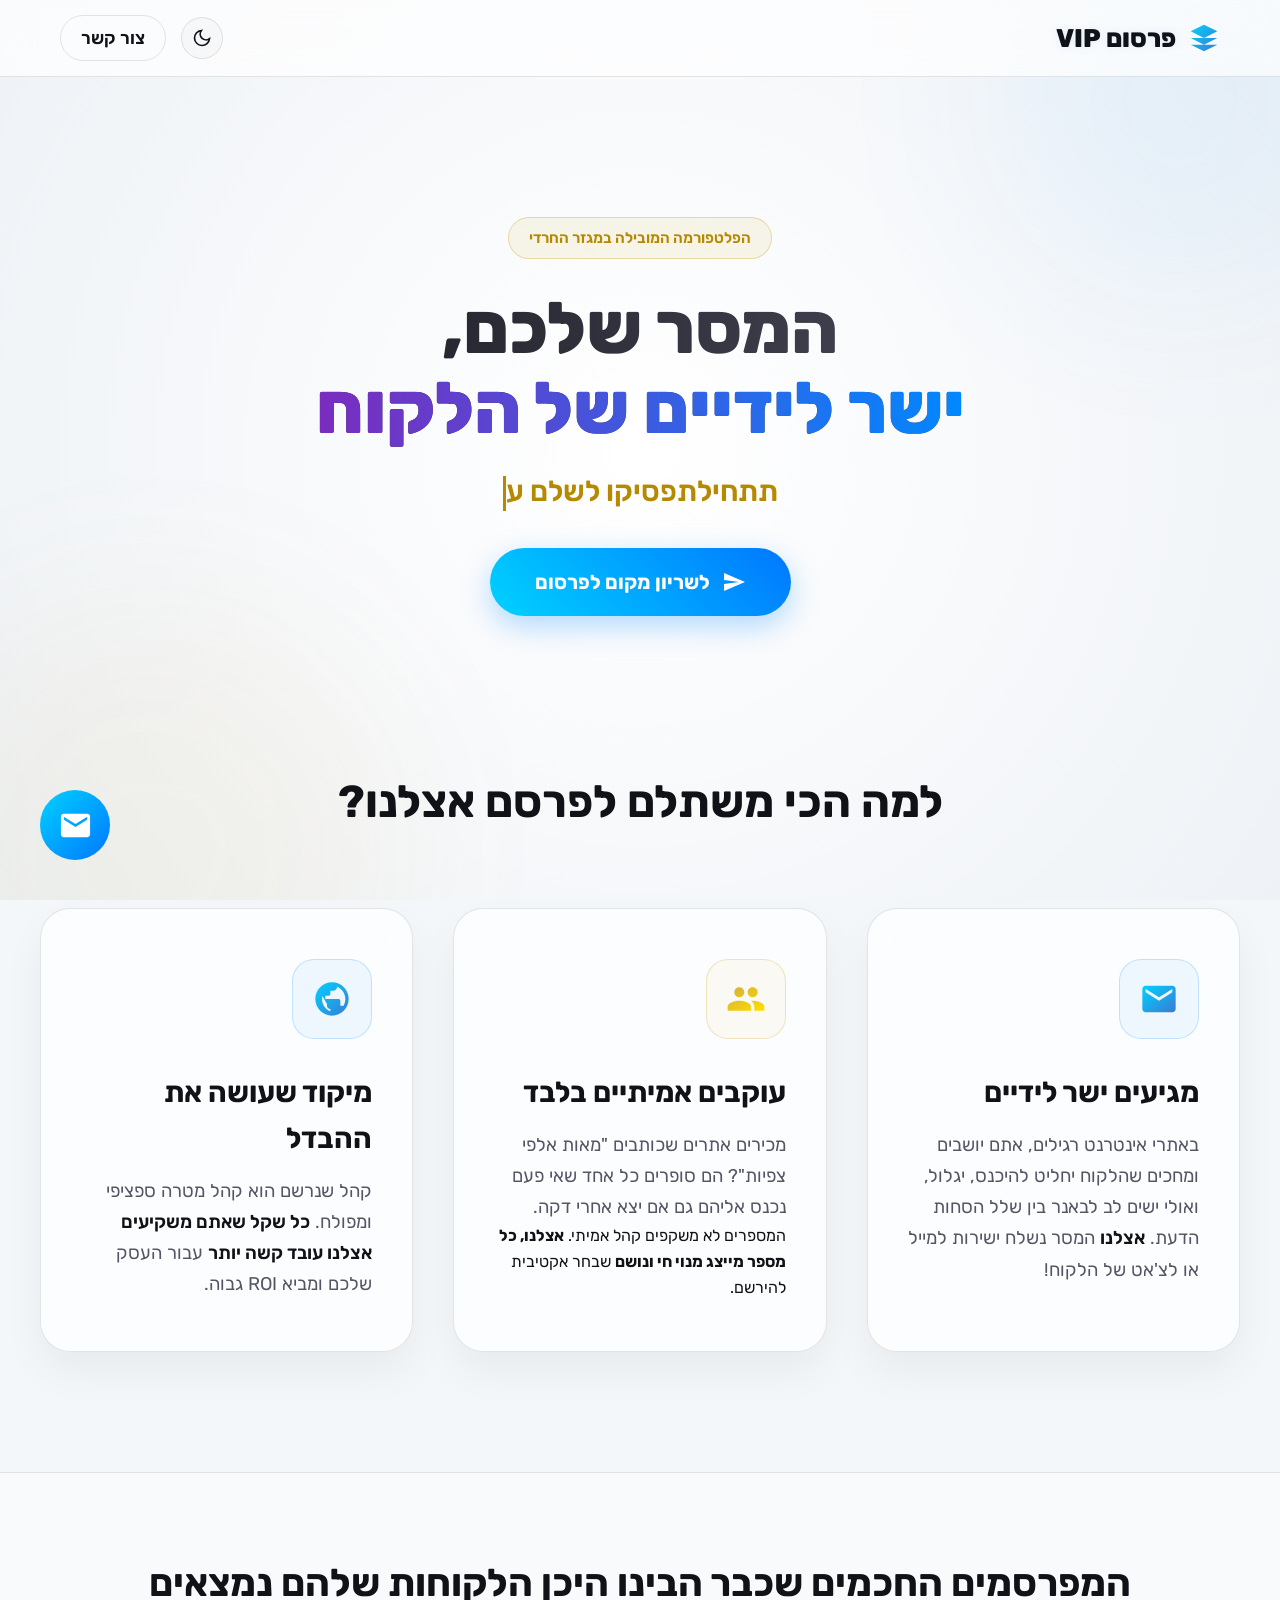
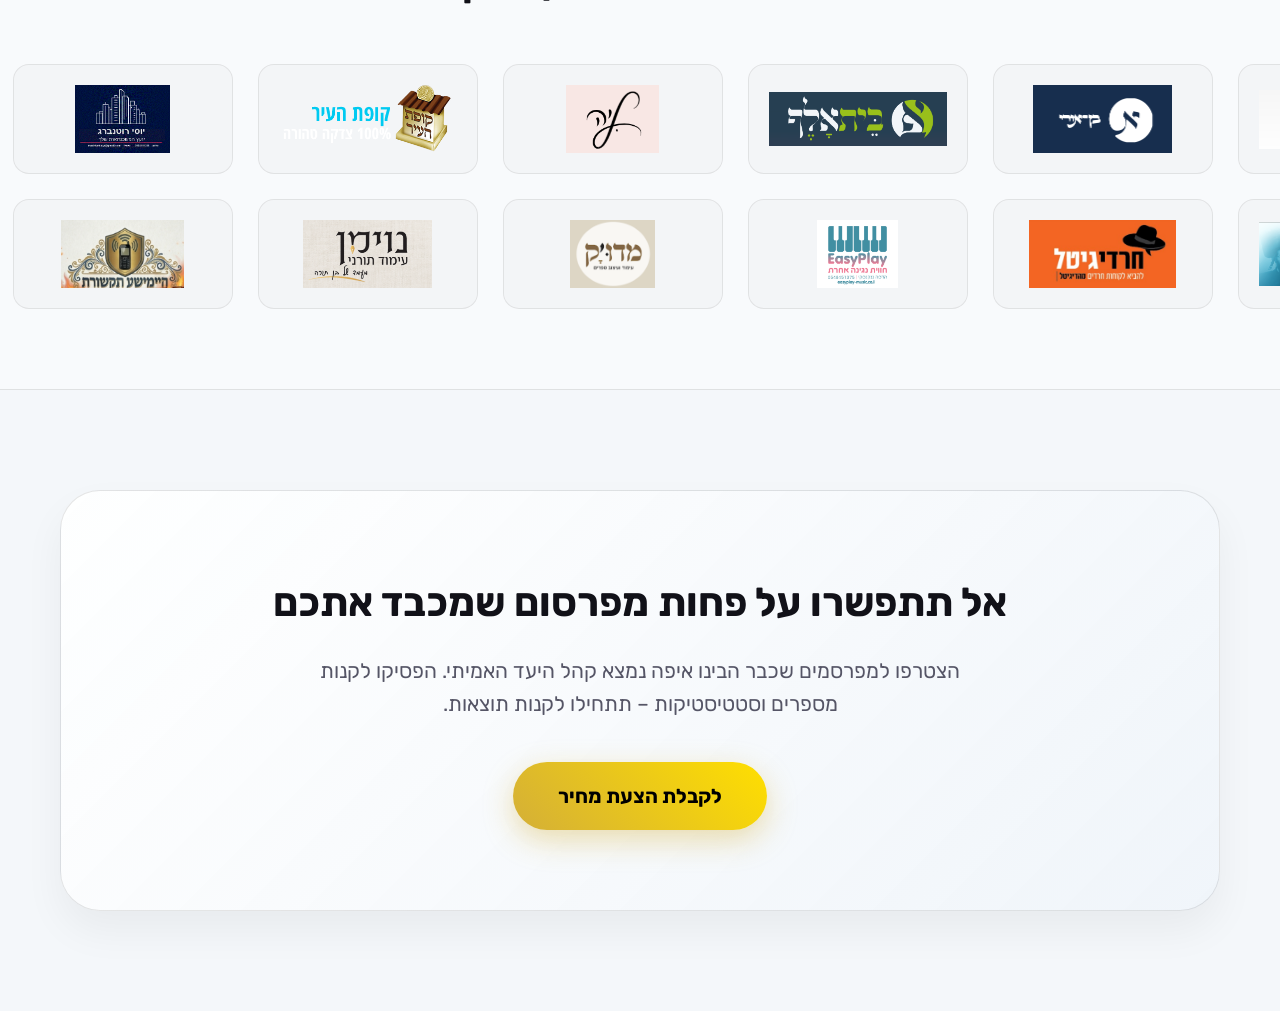
==== index.html @ c3fc4ba7 "Add files via upload" ====
<!DOCTYPE html>
<html lang="he" dir="rtl" data-theme="&quot;light&quot;"><head>
    <meta charset="UTF-8">
    <meta name="viewport" content="width=device-width, initial-scale=1.0">
    <title>הקבוצות הפופולאריות | פרסום VIP</title>
    <link href="https://fonts.googleapis.com/css2?family=Rubik:wght@300;400;600;800&amp;display=swap" rel="stylesheet">
    <style>
        /* משתני עיצוב */
        :root {
            --bg-color: #f4f7fa;
            --ambient-grad: radial-gradient(circle at 50% 50%, #ffffff 0%, #eef2f6 100%);
            --primary-cyan: #0088ff;
            --primary-gold: #b58900;
            --glass-bg: rgba(255, 255, 255, 0.7);
            --glass-border: rgba(0, 0, 0, 0.1);
            --text-main: #111118;
            --text-muted: #555566;
            --hero-text-grad: linear-gradient(to right, #111118, #555566);
            --logo-shadow: 0 0 10px rgba(0, 136, 255, 0.1);
            --orb-1-color: rgba(0, 136, 255, 0.1);
            --orb-2-color: rgba(181, 137, 0, 0.1);
            --marquee-bg: rgba(0,0,0,0.02);
            --marquee-border: rgba(0,0,0,0.08);
            --clients-bg: rgba(255, 255, 255, 0.4);
            --cta-bg: linear-gradient(135deg, rgba(255,255,255,0.9), rgba(240,245,250,1));
            --card-shadow: 0 20px 40px rgba(0, 0, 0, 0.05);
        }

        [data-theme="dark"] {
            --bg-color: #05050a;
            --ambient-grad: radial-gradient(circle at 50% 50%, #0a0a14 0%, #05050a 100%);
            --primary-cyan: #00d2ff;
            --primary-gold: #d4af37;
            --glass-bg: rgba(25, 25, 35, 0.4);
            --glass-border: rgba(255, 255, 255, 0.08);
            --text-main: #ffffff;
            --text-muted: #a0a0b0;
            --hero-text-grad: linear-gradient(to right, #ffffff, #a0a0b0);
            --logo-shadow: 0 0 20px rgba(0, 210, 255, 0.3);
            --orb-1-color: rgba(0, 210, 255, 0.15);
            --orb-2-color: rgba(212, 175, 55, 0.12);
            --marquee-bg: rgba(255,255,255,0.02);
            --marquee-border: rgba(255,255,255,0.05);
            --clients-bg: rgba(10, 10, 15, 0.4);
            --cta-bg: linear-gradient(135deg, rgba(20,20,30,0.8), rgba(10,10,15,0.9));
            --card-shadow: 0 20px 40px rgba(0, 0, 0, 0.4);
        }

        * { box-sizing: border-box; margin: 0; padding: 0; }

        body {
            font-family: 'Rubik', sans-serif;
            background-color: var(--bg-color);
            color: var(--text-main);
            overflow-x: hidden; line-height: 1.6;
            transition: background-color 0.4s ease, color 0.4s ease;
        }

        /* מראה חזותי לטקסט שניתן לעריכה בזמן בנייה */
        [contenteditable="true"]:hover {
            outline: 2px dashed var(--primary-cyan);
            background: rgba(0, 136, 255, 0.05);
            border-radius: 5px;
            cursor: text;
        }

        /* רקע דינמי זוהר */
        .ambient-bg { position: fixed; top: 0; left: 0; width: 100vw; height: 100vh; z-index: -1; overflow: hidden; background: var(--ambient-grad); }
        .glow-orb { position: absolute; border-radius: 50%; filter: blur(90px); opacity: 0.5; animation: floatOrb 15s infinite alternate ease-in-out; }
        .orb-1 { width: 400px; height: 400px; background: var(--orb-1-color); top: -100px; right: -100px; }
        .orb-2 { width: 500px; height: 500px; background: var(--orb-2-color); bottom: -200px; left: -100px; animation-delay: -5s; }
        @keyframes floatOrb { 0% { transform: translate(0, 0) scale(1); } 100% { transform: translate(50px, 80px) scale(1.2); } }

        .container { max-width: 1200px; margin: 0 auto; padding: 0 20px; }

        /* תפריט עליון */
        header { position: sticky; top: 0; z-index: 100; background: var(--glass-bg); backdrop-filter: blur(15px); -webkit-backdrop-filter: blur(15px); border-bottom: 1px solid var(--glass-border); padding: 15px 0; }
        .nav-content { display: flex; justify-content: space-between; align-items: center; }
        .logo { font-size: 1.6rem; font-weight: 800; display: flex; align-items: center; gap: 12px; color: var(--text-main); text-shadow: var(--logo-shadow); }
        .logo svg { width: 32px; height: 32px; fill: url(#cyan-grad); }
        .header-actions { display: flex; align-items: center; gap: 15px; }

        #theme-toggle { background: var(--marquee-bg); border: 1px solid var(--glass-border); cursor: pointer; color: var(--text-main); display: flex; align-items: center; justify-content: center; width: 42px; height: 42px; border-radius: 50%; }
        #theme-toggle:hover { transform: scale(1.1); background: var(--marquee-border); }
        #theme-toggle svg { width: 20px; height: 20px; stroke: currentColor; fill: none; stroke-width: 2; }
        .contact-btn { color: var(--text-main); text-decoration: none; font-weight: 600; font-size: 1.1rem; border: 1px solid var(--glass-border); padding: 8px 20px; border-radius: 30px; }
        .contact-btn:hover { background: var(--glass-border); }

        /* אזור כותרת */
        .hero { padding: 140px 0 100px; text-align: center; position: relative; }
        .badge { display: inline-block; background: rgba(212, 175, 55, 0.1); border: 1px solid rgba(212, 175, 55, 0.4); color: var(--primary-gold); padding: 8px 20px; border-radius: 50px; font-size: 0.95rem; font-weight: 600; margin-bottom: 30px; }
        .hero h1 { font-size: 4.5rem; font-weight: 800; line-height: 1.1; margin-bottom: 20px; background: var(--hero-text-grad); -webkit-background-clip: text; -webkit-text-fill-color: transparent; }
        .hero h1 span { background: linear-gradient(to left, var(--primary-cyan), #7b2cbf); -webkit-background-clip: text; -webkit-text-fill-color: transparent; }
        
        .typewriter-container { font-size: 1.8rem; color: var(--primary-gold); font-weight: 600; margin-bottom: 40px; height: 40px; }
        .cursor { display: inline-block; width: 3px; height: 1.2em; background-color: var(--primary-gold); vertical-align: middle; animation: blink 0.8s infinite; }
        @keyframes blink { 0%, 100% { opacity: 1; } 50% { opacity: 0; } }

        .btn-glow { display: inline-flex; align-items: center; gap: 12px; background: linear-gradient(45deg, #00d2ff, #0077ff); color: #ffffff; padding: 18px 45px; border-radius: 50px; font-size: 1.25rem; font-weight: 700; text-decoration: none; border: none; cursor: pointer; position: relative; z-index: 1; box-shadow: 0 10px 30px rgba(0, 136, 255, 0.3); }
        .btn-glow::before { content: ''; position: absolute; top: -2px; left: -2px; right: -2px; bottom: -2px; z-index: -1; background: linear-gradient(45deg, #00d2ff, #d4af37, #0077ff); border-radius: 50px; filter: blur(15px); opacity: 0; transition: opacity 0.4s ease; }
        .btn-glow:hover { transform: translateY(-5px) scale(1.05); }
        .btn-glow:hover::before { opacity: 0.6; }

        /* כרטיסיות יתרונות */
        .features { padding: 50px 0 120px; }
        .section-title { text-align: center; font-size: 2.8rem; margin-bottom: 70px; color: var(--text-main); }
        .grid { display: grid; grid-template-columns: repeat(auto-fit, minmax(320px, 1fr)); gap: 40px; }
        .glass-card { background: var(--glass-bg); backdrop-filter: blur(20px); -webkit-backdrop-filter: blur(20px); border: 1px solid var(--glass-border); border-radius: 30px; padding: 50px 40px; position: relative; overflow: hidden; box-shadow: var(--card-shadow); transition: transform 0.4s; }
        .glass-card::before { content: ''; position: absolute; top: 0; left: 0; width: 100%; height: 5px; background: linear-gradient(90deg, var(--primary-cyan), var(--primary-gold)); opacity: 0; transition: opacity 0.4s ease; }
        .glass-card:hover { transform: translateY(-10px); }
        .glass-card:hover::before { opacity: 1; }
        .icon-box { width: 80px; height: 80px; background: rgba(0, 136, 255, 0.05); border: 1px solid rgba(0, 136, 255, 0.2); border-radius: 22px; display: flex; align-items: center; justify-content: center; margin-bottom: 30px; }
        .icon-box svg { width: 40px; height: 40px; fill: url(#cyan-grad); }
        .glass-card:nth-child(2) .icon-box svg { fill: url(#gold-grad); }
        .glass-card:nth-child(2) .icon-box { border-color: rgba(212, 175, 55, 0.3); background: rgba(212, 175, 55, 0.05); }
        .glass-card h3 { font-size: 1.8rem; margin-bottom: 15px; color: var(--text-main); }
        .glass-card p { font-size: 1.15rem; color: var(--text-muted); line-height: 1.7; }
        .glass-card p strong { color: var(--text-main); font-weight: 600; }

        /* אזור לקוחות רצים באנימציה */
        .clients-section { padding: 80px 0; background: var(--clients-bg); border-top: 1px solid var(--glass-border); border-bottom: 1px solid var(--glass-border); margin-bottom: 100px; overflow: hidden; }
        .clients-title { text-align: center; font-size: 2.4rem; margin-bottom: 50px; color: var(--text-main); }
        .marquee-container { display: flex; flex-direction: column; gap: 25px; }
        .marquee-track { display: flex; width: max-content; animation: scroll 35s linear infinite; }
        .marquee-track.reverse { animation: scroll-reverse 40s linear infinite; }
        .marquee-track:hover { animation-play-state: paused; }
        .marquee-item { width: 220px; height: 110px; background: var(--marquee-bg); border: 1px solid var(--marquee-border); border-radius: 16px; display: flex; align-items: center; justify-content: center; margin: 0 12.5px; padding: 20px; transition: all 0.4s ease; }
        .marquee-item:hover { transform: scale(1.08) translateY(-5px); background: var(--glass-bg); border-color: var(--primary-gold); box-shadow: 0 10px 25px rgba(212, 175, 55, 0.15); }
        .marquee-item img { max-width: 100%; max-height: 100%; object-fit: contain; }
        @keyframes scroll { 0% { transform: translateX(0); } 100% { transform: translateX(calc(-50%)); } }
        @keyframes scroll-reverse { 0% { transform: translateX(calc(-50%)); } 100% { transform: translateX(0); } }

        /* באנר סיום */
        .cta-banner { background: var(--cta-bg); border: 1px solid var(--glass-border); border-radius: 40px; padding: 80px 40px; text-align: center; margin-bottom: 100px; position: relative; overflow: hidden; box-shadow: var(--card-shadow); }
        .cta-banner h2 { font-size: 2.5rem; margin-bottom: 20px; color: var(--text-main); }
        .cta-banner p { font-size: 1.3rem; color: var(--text-muted); max-width: 700px; margin: 0 auto 40px; }

        .wa-float { position: fixed; bottom: 40px; left: 40px; background: linear-gradient(135deg, #00d2ff, #0077ff); width: 70px; height: 70px; border-radius: 50%; display: flex; align-items: center; justify-content: center; box-shadow: 0 0 0 0 rgba(0, 136, 255, 0.5); animation: waPulse 2s infinite; z-index: 999; color: white; transition: transform 0.3s ease; }
        .wa-float:hover { transform: scale(1.1); }
        .wa-float svg { width: 35px; height: 35px; fill: white; }
        @keyframes waPulse { 0% { box-shadow: 0 0 0 0 rgba(0, 136, 255, 0.7); } 70% { box-shadow: 0 0 0 20px rgba(0, 136, 255, 0); } 100% { box-shadow: 0 0 0 0 rgba(0, 136, 255, 0); } }

        .reveal { opacity: 0; transform: translateY(50px); transition: all 1s cubic-bezier(0.2, 0.8, 0.2, 1); }
        .reveal.active { opacity: 1; transform: translateY(0); }

        @media(max-width: 768px) {
            .hero h1 { font-size: 2.8rem; }
            .section-title { font-size: 2.2rem; }
            .glass-card { padding: 35px 25px; }
            .wa-float { width: 60px; height: 60px; bottom: 20px; left: 20px; }
            .wa-float svg { width: 30px; height: 30px; }
            #editor-panel { bottom: 0 !important; right: 0 !important; width: 100% !important; border-radius: 20px 20px 0 0 !important; }
        }

        /* --- עיצוב פאנל הניהול (יוסר בקובץ הסופי) --- */
        #editor-panel {
            position: fixed; bottom: 30px; right: 30px; width: 320px;
            background: #111118; border: 2px solid #00d2ff; border-radius: 15px;
            padding: 20px; color: white; font-family: 'Rubik', sans-serif;
            box-shadow: 0 20px 50px rgba(0,0,0,0.6); z-index: 999999; direction: rtl;
        }
        #editor-panel h3 { font-size: 1.2rem; margin-bottom: 15px; color: #00d2ff; display: flex; align-items: center; gap: 8px; }
        #editor-panel p { font-size: 0.95rem; margin-bottom: 15px; color: #bbb; line-height: 1.4; }
        #editor-panel input[type="file"] { width: 100%; font-size: 0.9rem; margin-bottom: 15px; padding: 10px; background: rgba(255,255,255,0.1); border-radius: 8px; cursor: pointer; color: white; border: 1px solid rgba(255,255,255,0.2); }
        #download-btn { width: 100%; padding: 12px; font-weight: bold; font-size: 1.1rem; font-family: 'Rubik', sans-serif; background: linear-gradient(45deg, #00d2ff, #0077ff); border: none; border-radius: 8px; color: white; cursor: pointer; transition: 0.3s; }
        #download-btn:hover { filter: brightness(1.2); transform: translateY(-2px); }
    </style>
</head>
<body>

    

    <svg style="width:0;height:0;position:absolute;" aria-hidden="true" focusable="false">
      <linearGradient id="cyan-grad" x1="0%" y1="0%" x2="100%" y2="100%">
        <stop offset="0%" stop-color="#00d2ff"></stop>
        <stop offset="100%" stop-color="#3a7bd5"></stop>
      </linearGradient>
      <linearGradient id="gold-grad" x1="0%" y1="0%" x2="100%" y2="100%">
        <stop offset="0%" stop-color="#d4af37"></stop>
        <stop offset="100%" stop-color="#ffdf00"></stop>
      </linearGradient>
    </svg>

    <div class="ambient-bg">
        <div class="glow-orb orb-1"></div>
        <div class="glow-orb orb-2"></div>
    </div>

    <header>
        <div class="container nav-content">
            <div class="logo">
                <svg viewBox="0 0 24 24"><path d="M12 2L2 7l10 5 10-5-10-5zM2 17l10 5 10-5M2 12l10 5 10-5"></path></svg>
                פרסום VIP
            </div>
            
            <div class="header-actions">
                <button id="theme-toggle" aria-label="החלף מצב תצוגה">
                    <svg id="icon-moon" viewBox="0 0 24 24" style="display: none;"><path d="M21 12.79A9 9 0 1 1 11.21 3 7 7 0 0 0 21 12.79z"></path></svg>
                    <svg id="icon-sun" viewBox="0 0 24 24" style="display: block;"><circle cx="12" cy="12" r="5"></circle><line x1="12" y1="1" x2="12" y2="3"></line><line x1="12" y1="21" x2="12" y2="23"></line><line x1="4.22" y1="4.22" x2="5.64" y2="5.64"></line><line x1="18.36" y1="18.36" x2="19.78" y2="19.78"></line><line x1="1" y1="12" x2="3" y2="12"></line><line x1="21" y1="12" x2="23" y2="12"></line><line x1="4.22" y1="19.78" x2="5.64" y2="18.36"></line><line x1="18.36" y1="5.64" x2="19.78" y2="4.22"></line></svg>
                </button>
                <a href="https://mail.google.com/mail/u/0/?view=cm&amp;fs=1&amp;tf=1&amp;source=mailto&amp;su=%D7%9E%D7%A2%D7%95%D7%A0%D7%99%D7%9F+%D7%91%D7%A4%D7%A8%D7%A1%D7%95%D7%9D+%D7%91%D7%A7%D7%91%D7%95%D7%A6%D7%95%D7%AA&amp;to=y10578910y@gmail.com" target="_blank" class="contact-btn">צור קשר</a>
            </div>
        </div>
    </header>

    <main>
        <section class="hero container reveal active">
            <div class="badge">הפלטפורמה המובילה במגזר החרדי</div>
            <h1>המסר שלכם,<br><span>ישר לידיים של הלקוח</span></h1>
            
            <div class="typewriter-container">
                <span id="typewriter">תתחיל</span><span class="cursor"></span>
            </div>

            <a href="https://mail.google.com/mail/u/0/?view=cm&amp;fs=1&amp;tf=1&amp;source=mailto&amp;su=%D7%9E%D7%A2%D7%95%D7%A0%D7%99%D7%9F+%D7%91%D7%A4%D7%A8%D7%A1%D7%95%D7%9D+%D7%91%D7%A7%D7%91%D7%95%D7%A6%D7%95%D7%AA&amp;to=y10578910y@gmail.com" target="_blank" class="btn-glow">
                <svg width="24" height="24" viewBox="0 0 24 24" fill="white" contenteditable="false"><path d="M2.01 21L23 12 2.01 3 2 10l15 2-15 2z"></path></svg>
                לשריון מקום לפרסום
            </a>
        </section>

        <section class="features container">
            <h2 class="section-title reveal active">למה הכי משתלם לפרסם אצלנו?</h2>
            <div class="grid">
                <div class="glass-card reveal active">
                    <div class="icon-box"><svg viewBox="0 0 24 24"><path d="M20 4H4c-1.1 0-1.99.9-1.99 2L2 18c0 1.1.9 2 2 2h16c1.1 0 2-.9 2-2V6c0-1.1-.9-2-2-2zm0 4l-8 5-8-5V6l8 5 8-5v2z"></path></svg></div>
                    <h3>מגיעים ישר לידיים</h3>
                    <p>באתרי אינטרנט רגילים, אתם יושבים ומחכים שהלקוח יחליט להיכנס, יגלול, ואולי ישים לב לבאנר בין שלל הסחות הדעת. <strong>אצלנו</strong>&nbsp;המסר נשלח ישירות למייל או לצ'אט של הלקוח!</p>
                </div>
                <div class="glass-card reveal active" style="transition-delay: 0.1s;">
                    <div class="icon-box"><svg viewBox="0 0 24 24"><path d="M16 11c1.66 0 2.99-1.34 2.99-3S17.66 5 16 5c-1.66 0-3 1.34-3 3s1.34 3 3 3zm-8 0c1.66 0 2.99-1.34 2.99-3S9.66 5 8 5C6.34 5 5 6.34 5 8s1.34 3 3 3zm0 2c-2.33 0-7 1.17-7 3.5V19h14v-2.5c0-2.33-4.67-3.5-7-3.5zm8 0c-.29 0-.62.02-.97.05 1.16.84 1.97 1.97 1.97 3.45V19h6v-2.5c0-2.33-4.67-3.5-7-3.5z"></path></svg></div>
                    <h3>עוקבים אמיתיים בלבד</h3>
                    <p>מכירים אתרים שכותבים "מאות אלפי צפיות"? הם סופרים כל אחד שאי פעם נכנס אליהם גם אם יצא אחרי דקה.<div>המספרים לא משקפים קהל אמיתי. <strong>אצלנו, כל מספר מייצג מנוי חי ונושם</strong> שבחר אקטיבית להירשם.</div></p>
                </div>
                <div class="glass-card reveal active" style="transition-delay: 0.2s;">
                    <div class="icon-box"><svg viewBox="0 0 24 24"><path d="M12 2C6.48 2 2 6.48 2 12s4.48 10 10 10 10-4.48 10-10S17.52 2 12 2zm1 17.93c-3.95-.49-7-3.85-7-7.93 0-.62.08-1.21.21-1.79L9 15v1c0 1.1.9 2 2 2v1.93zm6.9-2.54c-.26-.81-1-1.39-1.9-1.39h-1v-3c0-.55-.45-1-1-1H8v-2h2c.55 0 1-.45 1-1V7h2c1.1 0 2-.9 2-2v-.41c2.93 1.19 5 4.06 5 7.41 0 2.08-.8 3.97-2.1 5.39z"></path></svg></div>
                    <h3>מיקוד שעושה את ההבדל</h3>
                    <p>קהל שנרשם הוא קהל מטרה ספציפי ומפולח. <strong>כל שקל שאתם משקיעים אצלנו עובד קשה יותר</strong> עבור העסק שלכם ומביא ROI גבוה.</p>
                </div>
            </div>
        </section>

        <section class="clients-section">
            <h2 class="clients-title reveal active">המפרסמים החכמים שכבר הבינו היכן הלקוחות שלהם נמצאים</h2>
            <div class="marquee-container" dir="ltr">
                <div class="marquee-track" id="track-1"><div class="marquee-item"><img src="[data-uri]" alt="לוגו מפרסם"></div><div class="marquee-item"><img src="[data-uri]" alt="לוגו מפרסם"></div><div class="marquee-item"><img src="[data-uri]" alt="לוגו מפרסם"></div><div class="marquee-item"><img src="[data-uri]" alt="לוגו מפרסם"></div><div class="marquee-item"><img src="[data-uri]" alt="לוגו מפרסם"></div><div class="marquee-item"><img src="[data-uri]" alt="לוגו מפרסם"></div><div class="marquee-item"><img src="[data-uri]" alt="לוגו מפרסם"></div><div class="marquee-item"><img src="[data-uri]" alt="לוגו מפרסם"></div><div class="marquee-item"><img src="[data-uri]" alt="לוגו מפרסם"></div><div class="marquee-item"><img src="[data-uri]" alt="לוגו מפרסם"></div><div class="marquee-item"><img src="[data-uri]" alt="לוגו מפרסם"></div><div class="marquee-item"><img src="[data-uri]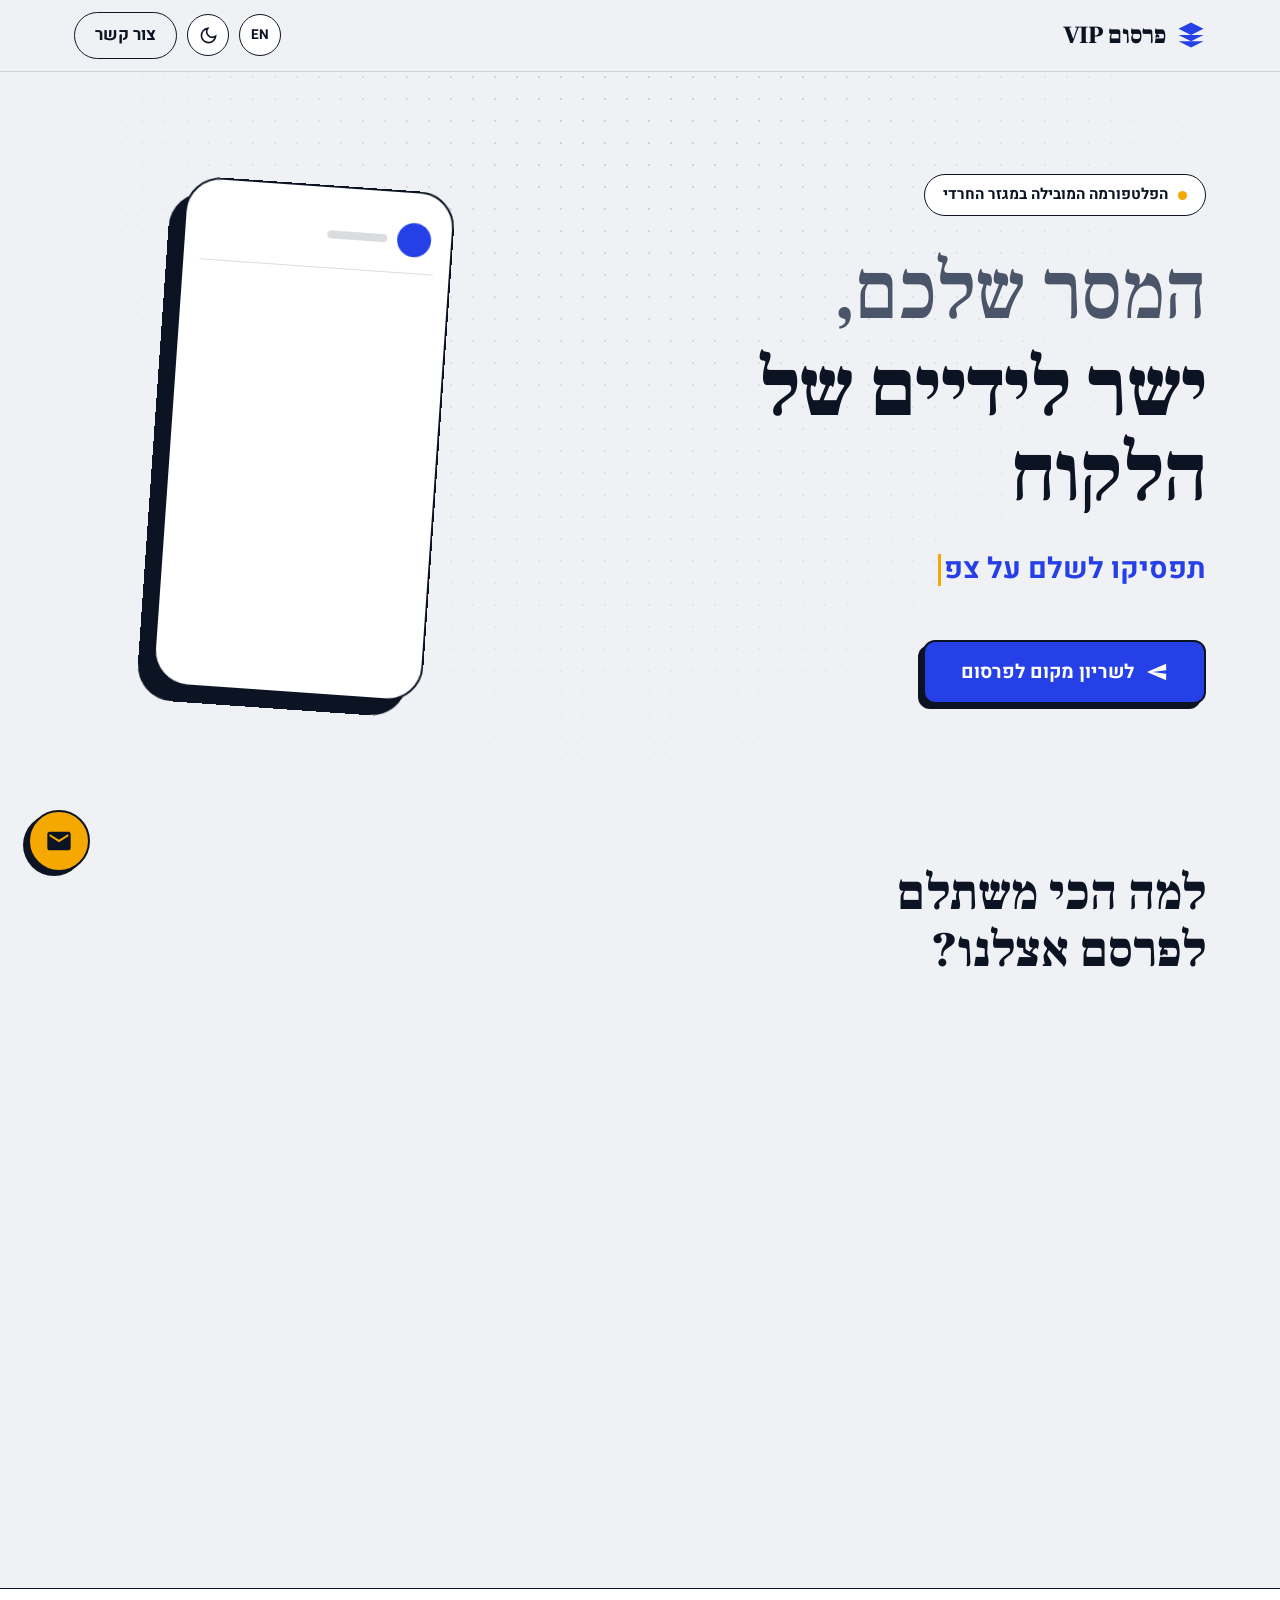
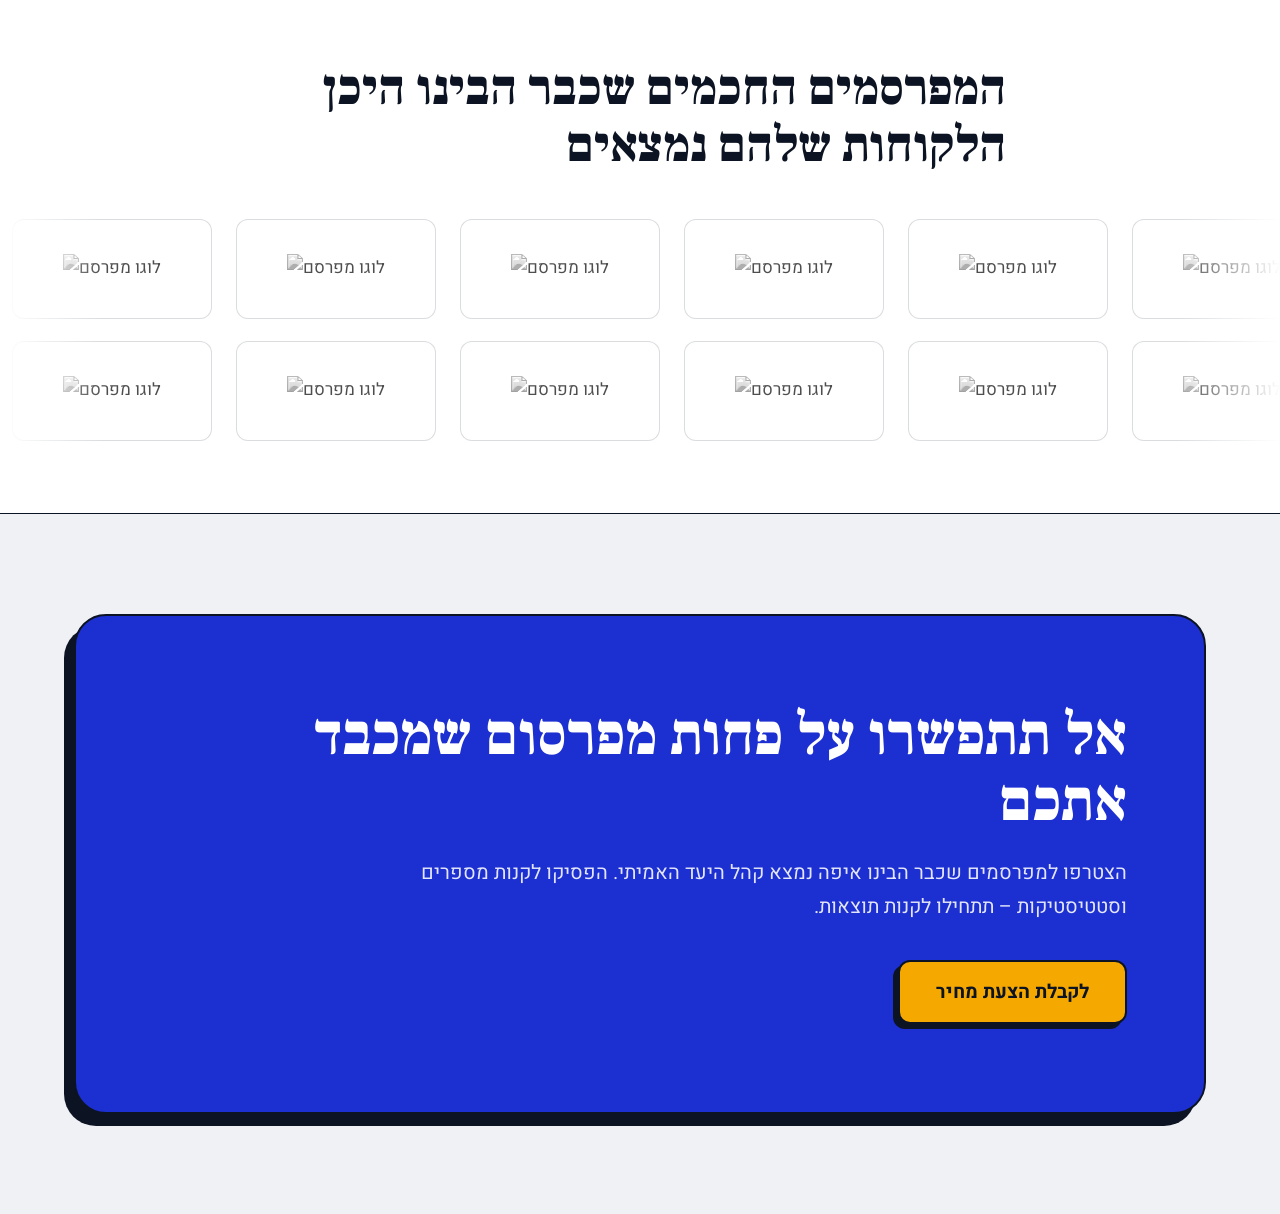
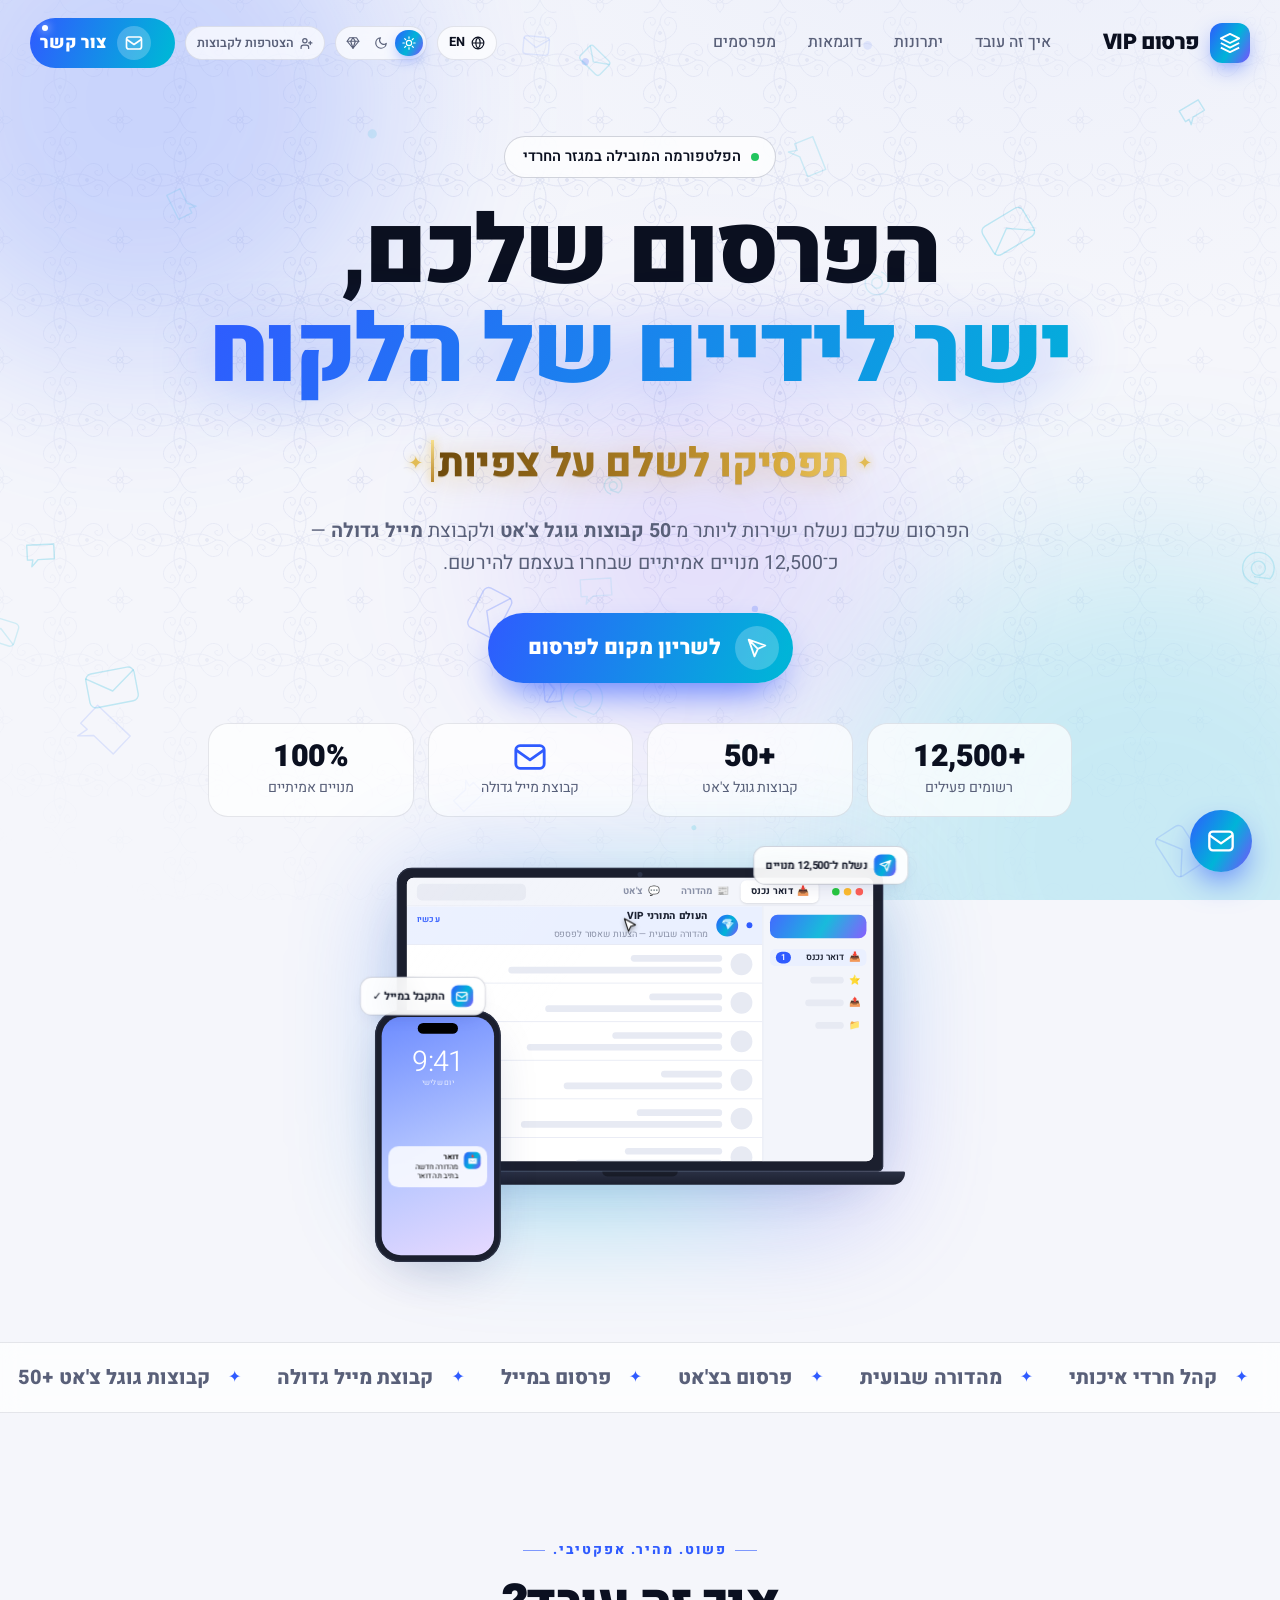
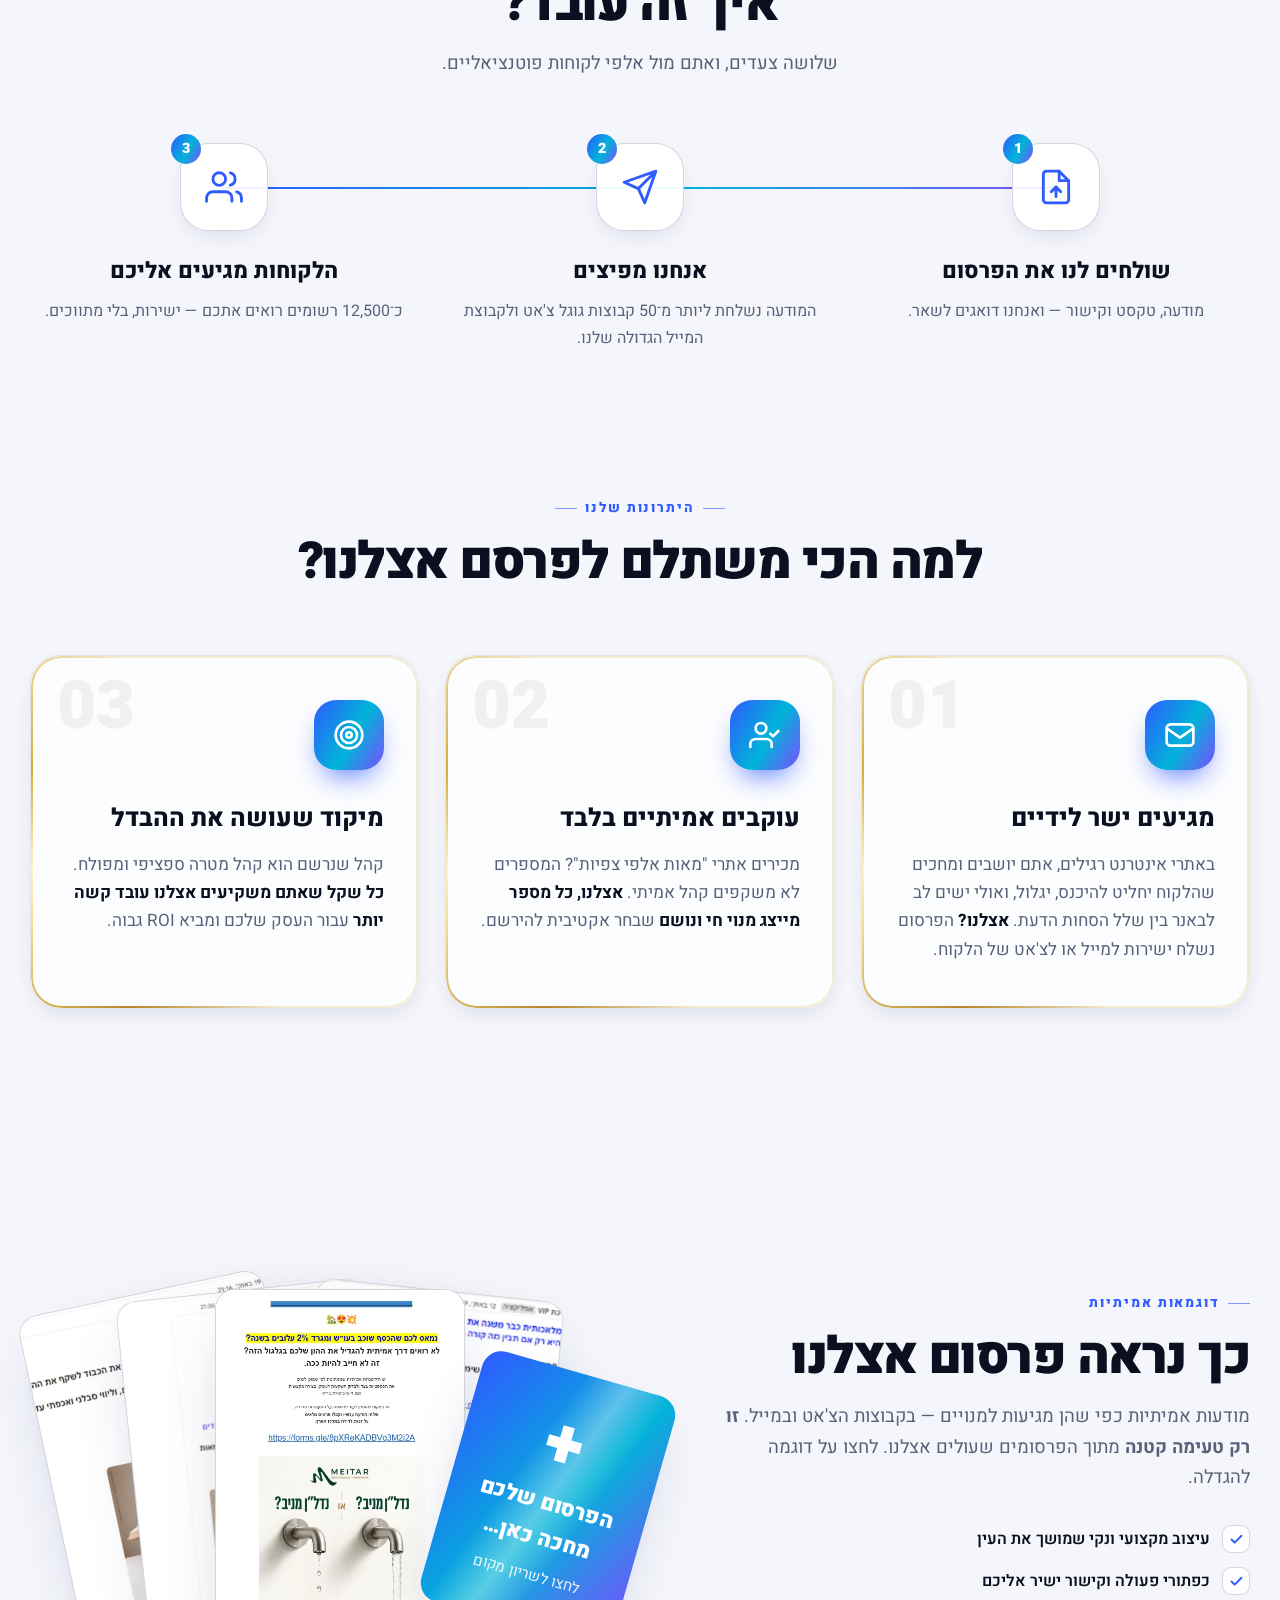
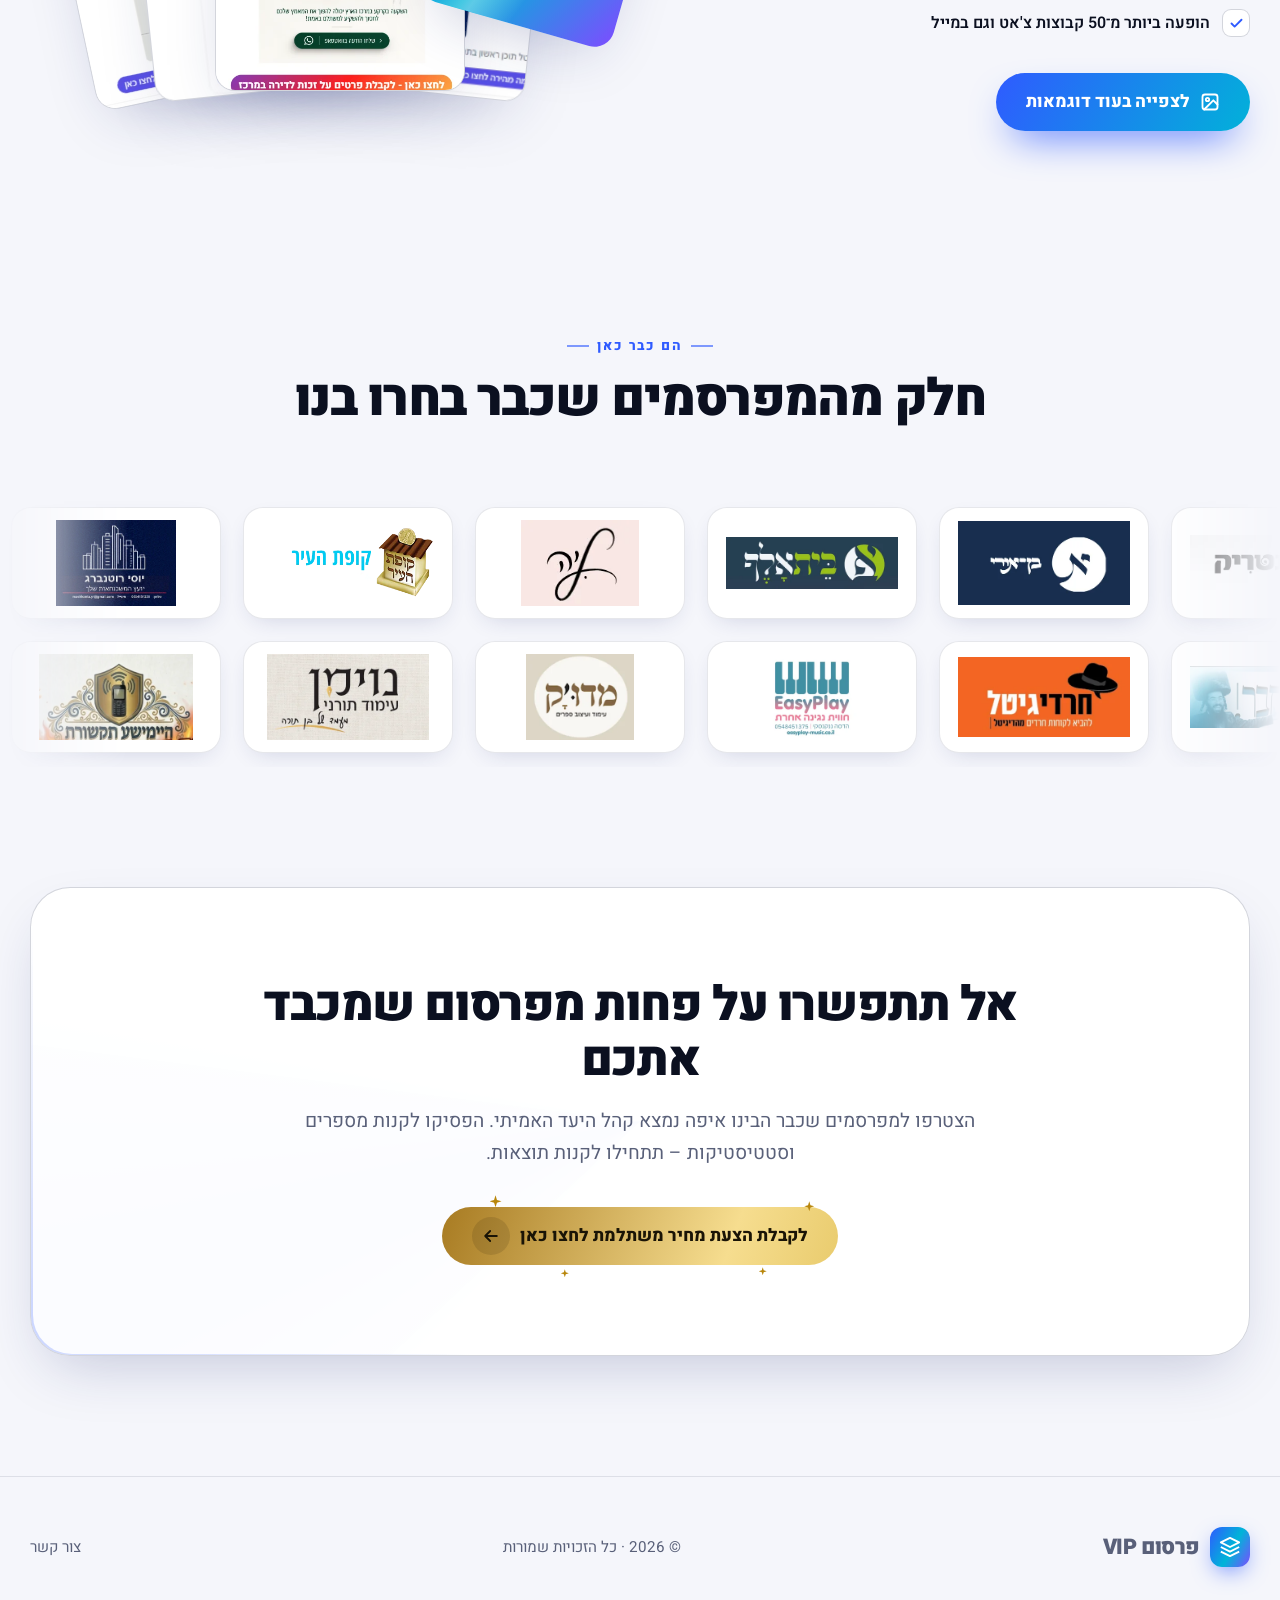
